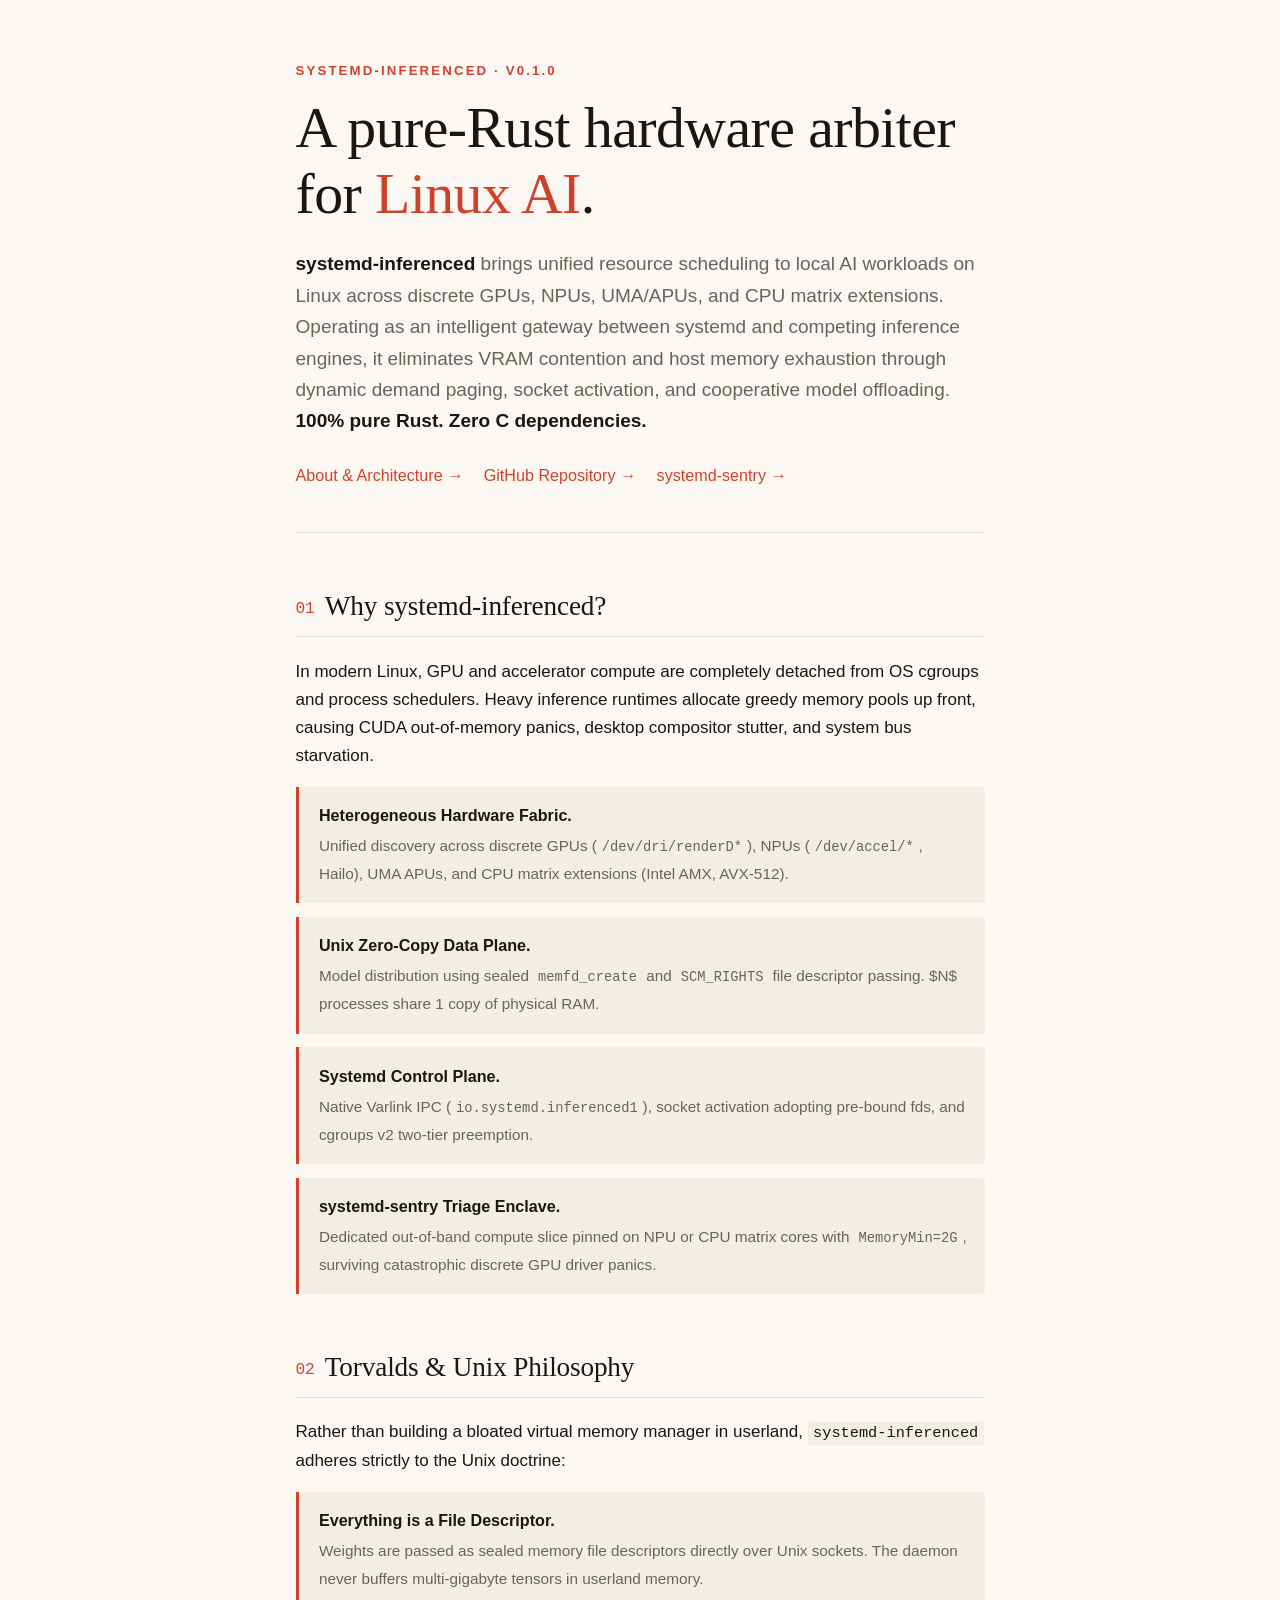
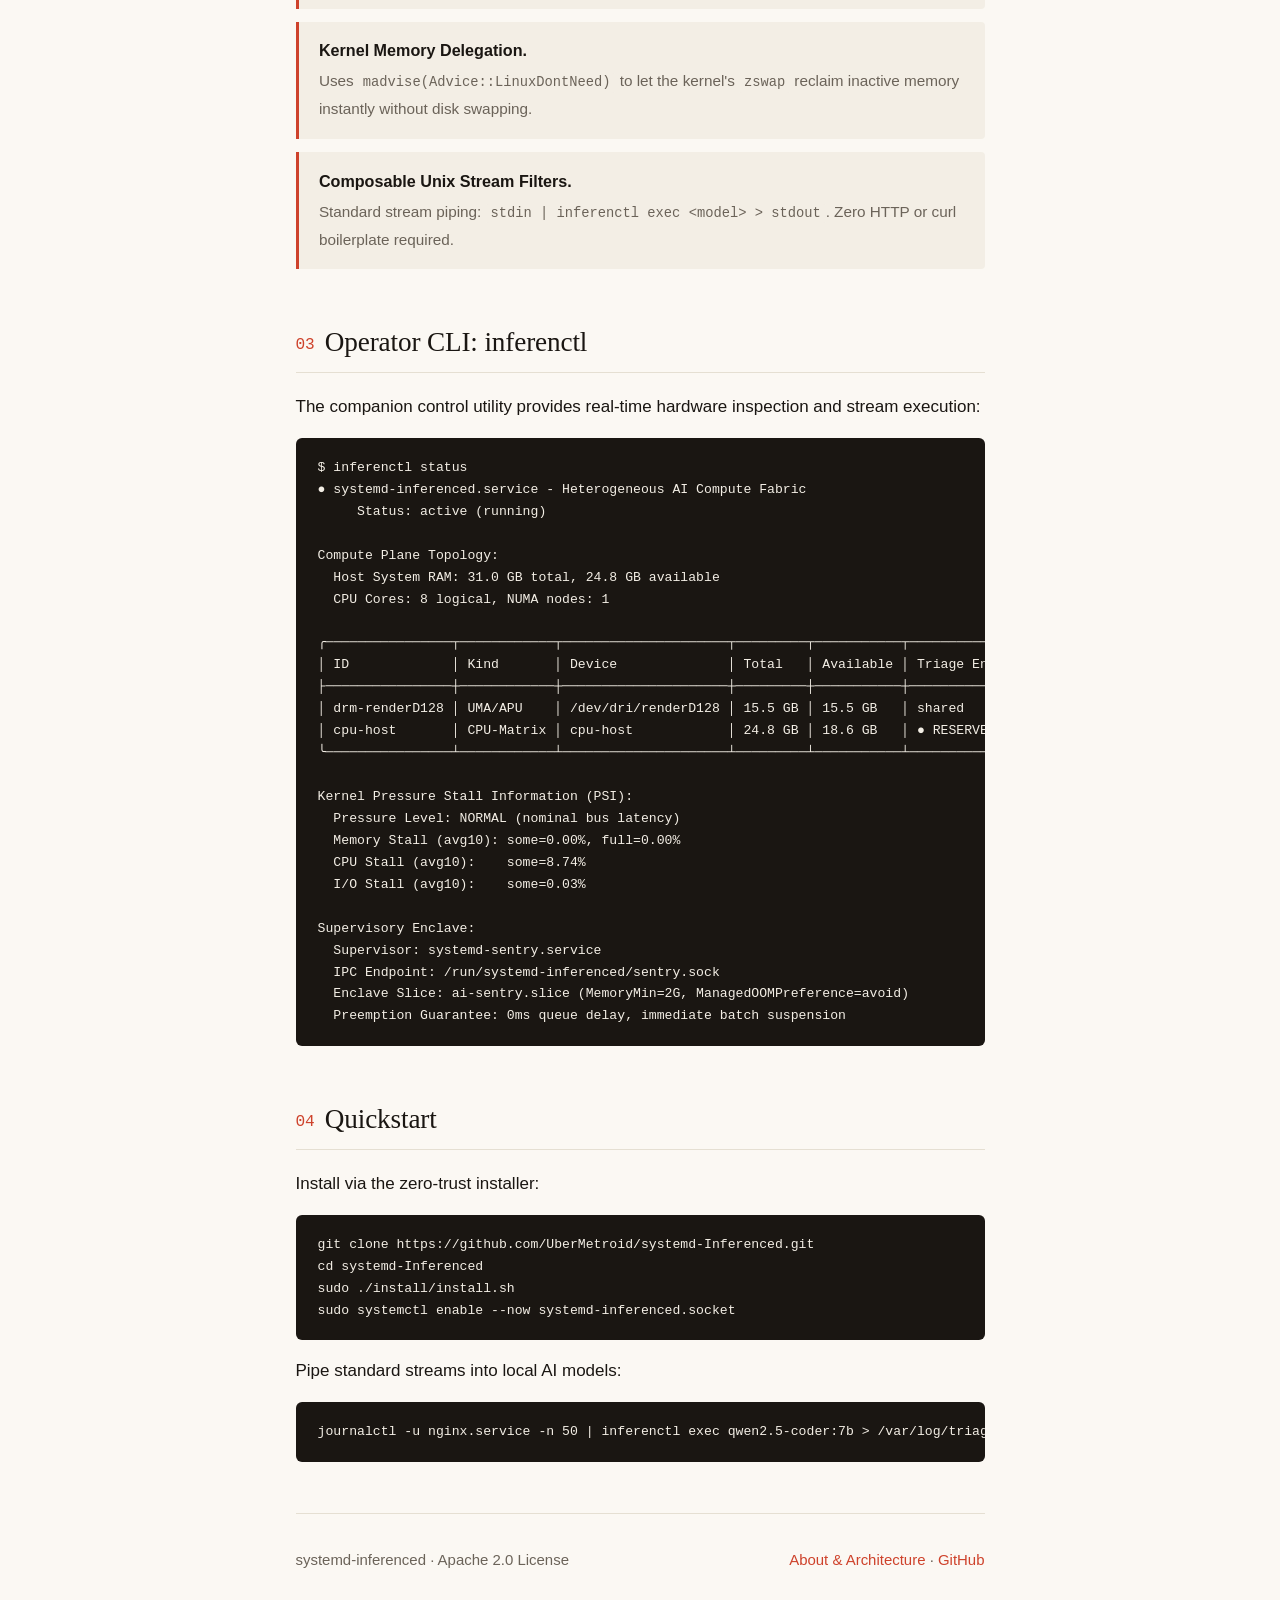
==== site/index.html @ 162085a8 "feat: add GitHub Pages site matching glances-rs design, workflows, and test suite - site: index.html" ====
<!DOCTYPE html>
<html lang="en">
<head>
  <meta charset="UTF-8">
  <meta name="viewport" content="width=device-width, initial-scale=1">
  <title>systemd-inferenced — Unified Linux AI Compute Fabric</title>
  <meta name="description" content="Unprivileged heterogeneous hardware arbiter and model lifecycle broker in pure Rust. Dynamic demand paging, socket activation, and cooperative model offloading for Linux AI workloads.">
  <link rel="stylesheet" href="style.css">
  <link rel="icon" type="image/svg+xml" href="favicon.svg">
</head>
<body>
  <div class="wrap">

    <header class="hero">
      <p class="eyebrow">systemd-inferenced · v0.1.0</p>
      <h1>A pure-Rust hardware arbiter for <span class="accent">Linux AI</span>.</h1>
      <p class="lede">
        <strong>systemd-inferenced</strong> brings unified resource scheduling to local
        AI workloads on Linux across discrete GPUs, NPUs, UMA/APUs, and CPU matrix extensions.
        Operating as an intelligent gateway between systemd and competing inference engines,
        it eliminates VRAM contention and host memory exhaustion through dynamic demand paging,
        socket activation, and cooperative model offloading. <strong>100% pure Rust. Zero C dependencies.</strong>
      </p>
      <div class="nav-links">
        <a href="about.html">About & Architecture &rarr;</a>
        <a href="https://github.com/UberMetroid/systemd-Inferenced">GitHub Repository &rarr;</a>
        <a href="https://github.com/UberMetroid/systemd-sentry">systemd-sentry &rarr;</a>
      </div>
    </header>

    <section>
      <h2><span class="num">01</span>Why systemd-inferenced?</h2>
      <p>
        In modern Linux, GPU and accelerator compute are completely detached from OS cgroups
        and process schedulers. Heavy inference runtimes allocate greedy memory pools up front,
        causing CUDA out-of-memory panics, desktop compositor stutter, and system bus starvation.
      </p>
      <ul class="benefits">
        <li>
          <strong>Heterogeneous Hardware Fabric.</strong>
          <span>Unified discovery across discrete GPUs (<code>/dev/dri/renderD*</code>),
          NPUs (<code>/dev/accel/*</code>, Hailo), UMA APUs, and CPU matrix extensions (Intel AMX, AVX-512).</span>
        </li>
        <li>
          <strong>Unix Zero-Copy Data Plane.</strong>
          <span>Model distribution using sealed <code>memfd_create</code> and <code>SCM_RIGHTS</code>
          file descriptor passing. $N$ processes share 1 copy of physical RAM.</span>
        </li>
        <li>
          <strong>Systemd Control Plane.</strong>
          <span>Native Varlink IPC (<code>io.systemd.inferenced1</code>), socket activation
          adopting pre-bound fds, and cgroups v2 two-tier preemption.</span>
        </li>
        <li>
          <strong>systemd-sentry Triage Enclave.</strong>
          <span>Dedicated out-of-band compute slice pinned on NPU or CPU matrix cores
          with <code>MemoryMin=2G</code>, surviving catastrophic discrete GPU driver panics.</span>
        </li>
      </ul>
    </section>

    <section>
      <h2><span class="num">02</span>Torvalds & Unix Philosophy</h2>
      <p>
        Rather than building a bloated virtual memory manager in userland, <code>systemd-inferenced</code>
        adheres strictly to the Unix doctrine:
      </p>
      <ul class="benefits">
        <li>
          <strong>Everything is a File Descriptor.</strong>
          <span>Weights are passed as sealed memory file descriptors directly over Unix sockets.
          The daemon never buffers multi-gigabyte tensors in userland memory.</span>
        </li>
        <li>
          <strong>Kernel Memory Delegation.</strong>
          <span>Uses <code>madvise(Advice::LinuxDontNeed)</code> to let the kernel's <code>zswap</code>
          reclaim inactive memory instantly without disk swapping.</span>
        </li>
        <li>
          <strong>Composable Unix Stream Filters.</strong>
          <span>Standard stream piping: <code>stdin | inferenctl exec &lt;model&gt; &gt; stdout</code>.
          Zero HTTP or curl boilerplate required.</span>
        </li>
      </ul>
    </section>

    <section>
      <h2><span class="num">03</span>Operator CLI: inferenctl</h2>
      <p>
        The companion control utility provides real-time hardware inspection and stream execution:
      </p>
<pre><code>$ inferenctl status
● systemd-inferenced.service - Heterogeneous AI Compute Fabric
     Status: active (running)

Compute Plane Topology:
  Host System RAM: 31.0 GB total, 24.8 GB available
  CPU Cores: 8 logical, NUMA nodes: 1

╭────────────────┬────────────┬─────────────────────┬─────────┬───────────┬─────────────────────────────╮
│ ID             │ Kind       │ Device              │ Total   │ Available │ Triage Enclave              │
├────────────────┼────────────┼─────────────────────┼─────────┼───────────┼─────────────────────────────┤
│ drm-renderD128 │ UMA/APU    │ /dev/dri/renderD128 │ 15.5 GB │ 15.5 GB   │ shared                      │
│ cpu-host       │ CPU-Matrix │ cpu-host            │ 24.8 GB │ 18.6 GB   │ ● RESERVED (systemd-sentry) │
╰────────────────┴────────────┴─────────────────────┴─────────┴───────────┴─────────────────────────────╯

Kernel Pressure Stall Information (PSI):
  Pressure Level: NORMAL (nominal bus latency)
  Memory Stall (avg10): some=0.00%, full=0.00%
  CPU Stall (avg10):    some=8.74%
  I/O Stall (avg10):    some=0.03%

Supervisory Enclave:
  Supervisor: systemd-sentry.service
  IPC Endpoint: /run/systemd-inferenced/sentry.sock
  Enclave Slice: ai-sentry.slice (MemoryMin=2G, ManagedOOMPreference=avoid)
  Preemption Guarantee: 0ms queue delay, immediate batch suspension</code></pre>
    </section>

    <section>
      <h2><span class="num">04</span>Quickstart</h2>
      <p>Install via the zero-trust installer:</p>
<pre><code>git clone https://github.com/UberMetroid/systemd-Inferenced.git
cd systemd-Inferenced
sudo ./install/install.sh
sudo systemctl enable --now systemd-inferenced.socket</code></pre>
      <p>Pipe standard streams into local AI models:</p>
<pre><code>journalctl -u nginx.service -n 50 | inferenctl exec qwen2.5-coder:7b > /var/log/triage.txt</code></pre>
    </section>

    <footer>
      <span>systemd-inferenced · Apache 2.0 License</span>
      <span><a href="about.html">About &amp; Architecture</a> · <a href="https://github.com/UberMetroid/systemd-Inferenced">GitHub</a></span>
    </footer>

  </div>
</body>
</html>
---- site/style.css ----
/* systemd-inferenced site stylesheet.
 * Shares the cream + #ce422b palette across UberMetroid projects.
 */

:root {
  --bg: #fbf8f3;
  --bg-soft: #f3eee5;
  --fg: #1a1612;
  --fg-muted: #6b6359;
  --border: #e5dfd2;
  --accent: #ce422b;
  --accent-soft: #f4d9d3;
  --code-bg: #1a1612;
  --code-fg: #f3eee5;
  --link: var(--accent);
  --max-width: 740px;
  --font-serif: Georgia, "Iowan Old Style", "Palatino Linotype", Palatino, "Times New Roman", serif;
  --font-sans: -apple-system, BlinkMacSystemFont, "Segoe UI", Roboto, "Helvetica Neue", Arial, sans-serif;
  --font-mono: ui-monospace, SFMono-Regular, "SF Mono", Menlo, Consolas, "Liberation Mono", monospace;
}

*, *::before, *::after { box-sizing: border-box; }
html { font-size: 17px; }

body {
  margin: 0;
  background: var(--bg);
  color: var(--fg);
  font-family: var(--font-sans);
  line-height: 1.65;
  -webkit-font-smoothing: antialiased;
  -moz-osx-font-smoothing: grayscale;
}

.wrap {
  max-width: var(--max-width);
  margin: 0 auto;
  padding: 3.5rem 1.5rem 5rem;
}

/* Header & Hero */
.hero {
  border-bottom: 1px solid var(--border);
  padding-bottom: 2.5rem;
  margin-bottom: 3rem;
}
.hero .eyebrow {
  font-size: 0.78rem;
  letter-spacing: 0.16em;
  text-transform: uppercase;
  color: var(--accent);
  margin: 0 0 0.8rem;
  font-weight: 600;
}
.hero h1 {
  font-family: var(--font-serif);
  font-weight: 400;
  font-size: clamp(2.3rem, 5.5vw, 3.4rem);
  line-height: 1.15;
  margin: 0 0 1.2rem;
  letter-spacing: -0.01em;
  color: var(--fg);
}
.hero h1 .accent { color: var(--accent); }
.hero .lede {
  font-size: 1.12rem;
  color: var(--fg-muted);
  max-width: 40em;
  margin: 0 0 1.5rem;
}
.hero .lede strong { color: var(--fg); font-weight: 600; }

.nav-links {
  display: flex;
  gap: 1.2rem;
  font-size: 0.95rem;
  font-weight: 500;
}

/* Page Head */
.page-head {
  display: flex;
  justify-content: space-between;
  align-items: center;
  border-bottom: 1px solid var(--border);
  padding-bottom: 1rem;
  margin-bottom: 2rem;
}
.page-head .back a { font-size: 0.9rem; }
.page-head .tag { font-family: var(--font-mono); font-size: 0.82rem; color: var(--fg-muted); }

/* Sections */
section { margin-bottom: 3rem; }
section h2 {
  font-family: var(--font-serif);
  font-weight: 400;
  font-size: 1.6rem;
  letter-spacing: -0.005em;
  margin: 0 0 1.2rem;
  padding-bottom: 0.4rem;
  border-bottom: 1px solid var(--border);
}
section h2 .num {
  color: var(--accent);
  font-family: var(--font-mono);
  font-size: 0.95rem;
  margin-right: 0.6rem;
  vertical-align: 0.15em;
}

p { margin: 0 0 1rem; }
p:last-child { margin-bottom: 0; }

a {
  color: var(--link);
  text-decoration: none;
  border-bottom: 1px solid transparent;
  transition: border-color 0.15s ease;
}
a:hover { border-bottom-color: var(--accent); }

/* Benefits List */
.benefits {
  list-style: none;
  padding: 0;
  margin: 0;
  display: grid;
  grid-template-columns: 1fr;
  gap: 0.8rem;
}
.benefits li {
  padding: 0.9rem 1rem 0.9rem 1.2rem;
  background: var(--bg-soft);
  border-left: 3px solid var(--accent);
  border-radius: 0 4px 4px 0;
}
.benefits li strong { display: block; margin-bottom: 0.2rem; color: var(--fg); font-size: 0.95rem; }
.benefits li span { font-size: 0.9rem; color: var(--fg-muted); }

/* Code Blocks */
pre {
  background: var(--code-bg);
  color: var(--code-fg);
  padding: 1.1rem 1.3rem;
  border-radius: 6px;
  overflow-x: auto;
  font-family: var(--font-mono);
  font-size: 0.86rem;
  line-height: 1.5;
  margin: 1rem 0;
}
code {
  font-family: var(--font-mono);
  font-size: 0.9em;
  background: var(--bg-soft);
  padding: 0.15em 0.35em;
  border-radius: 3px;
}
pre code { background: none; padding: 0; }

/* Tables */
table {
  width: 100%;
  border-collapse: collapse;
  margin: 1.2rem 0;
  font-size: 0.92rem;
}
th, td {
  padding: 0.65rem 0.8rem;
  text-align: left;
  border-bottom: 1px solid var(--border);
}
th {
  background: var(--bg-soft);
  font-weight: 600;
  font-size: 0.85rem;
  text-transform: uppercase;
  letter-spacing: 0.05em;
}

/* Footer */
footer {
  border-top: 1px solid var(--border);
  padding-top: 2rem;
  font-size: 0.88rem;
  color: var(--fg-muted);
  display: flex;
  justify-content: space-between;
  flex-wrap: wrap;
  gap: 1rem;
}
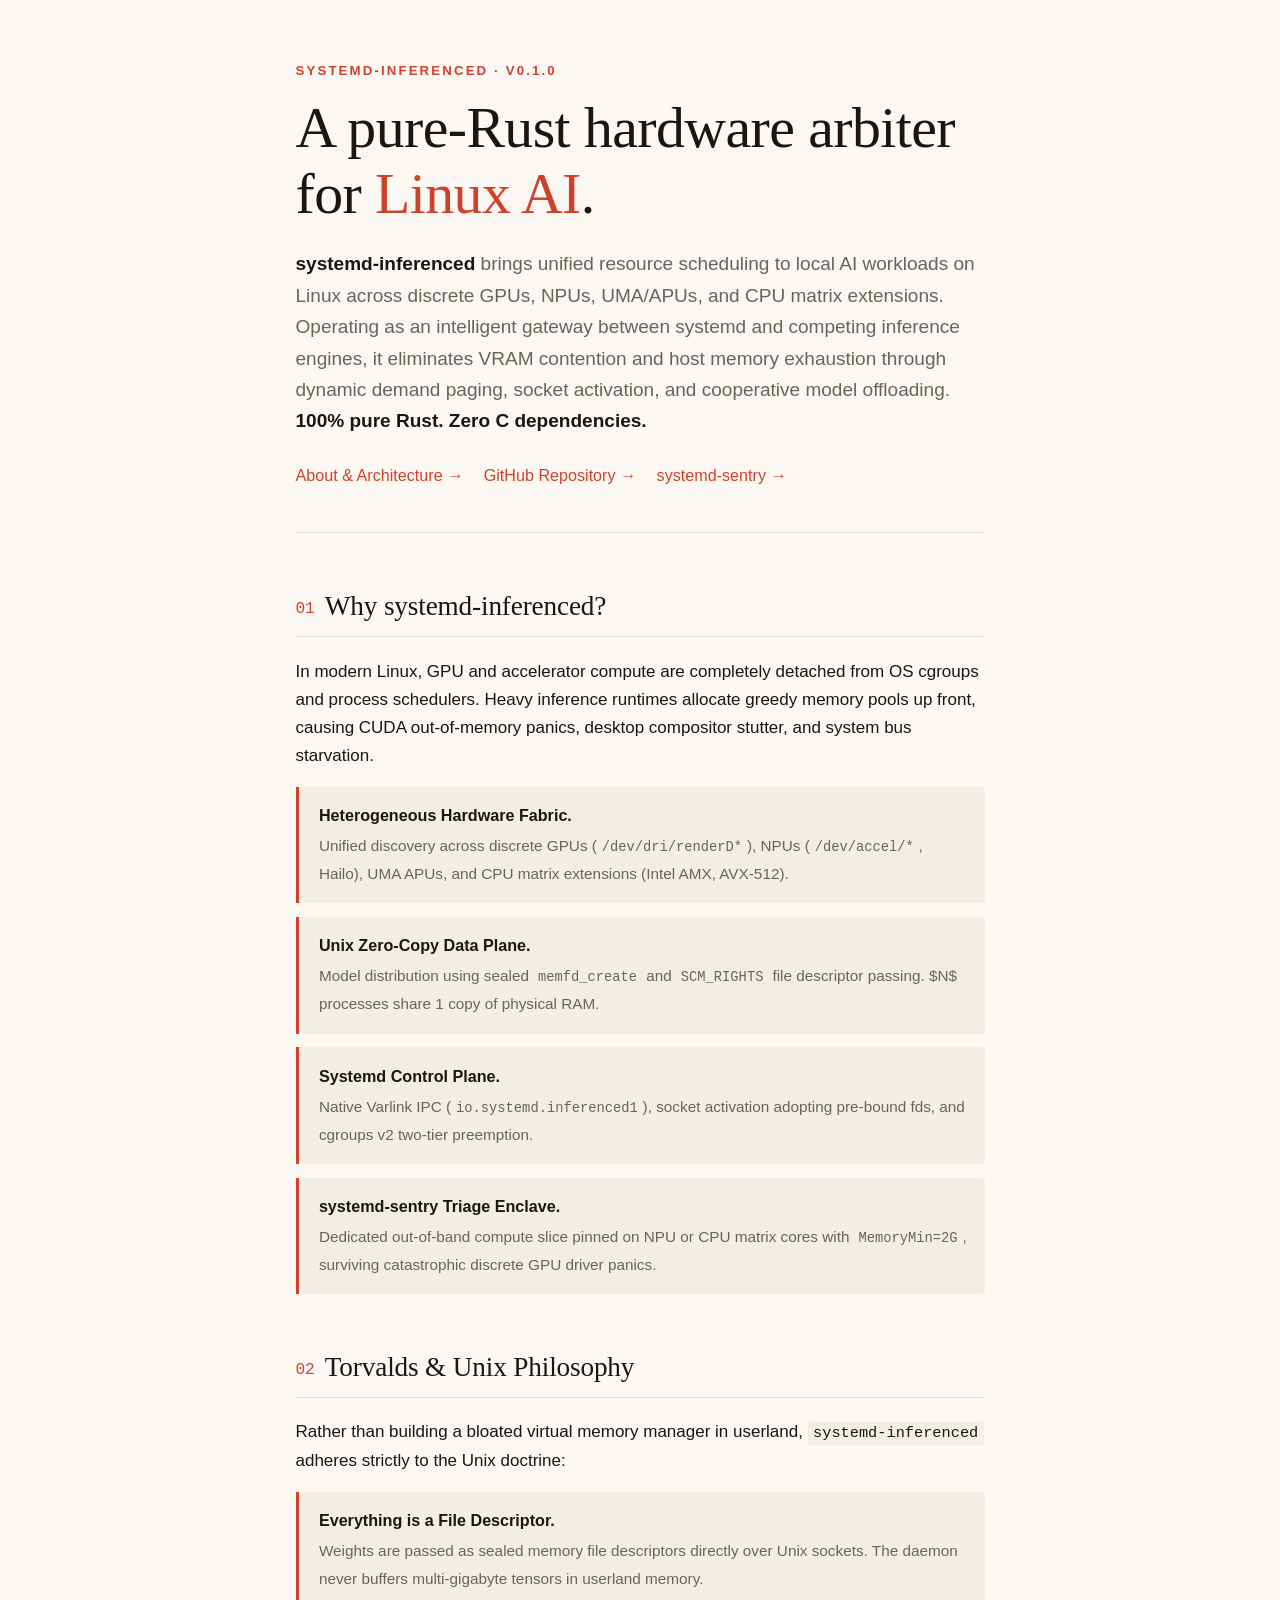
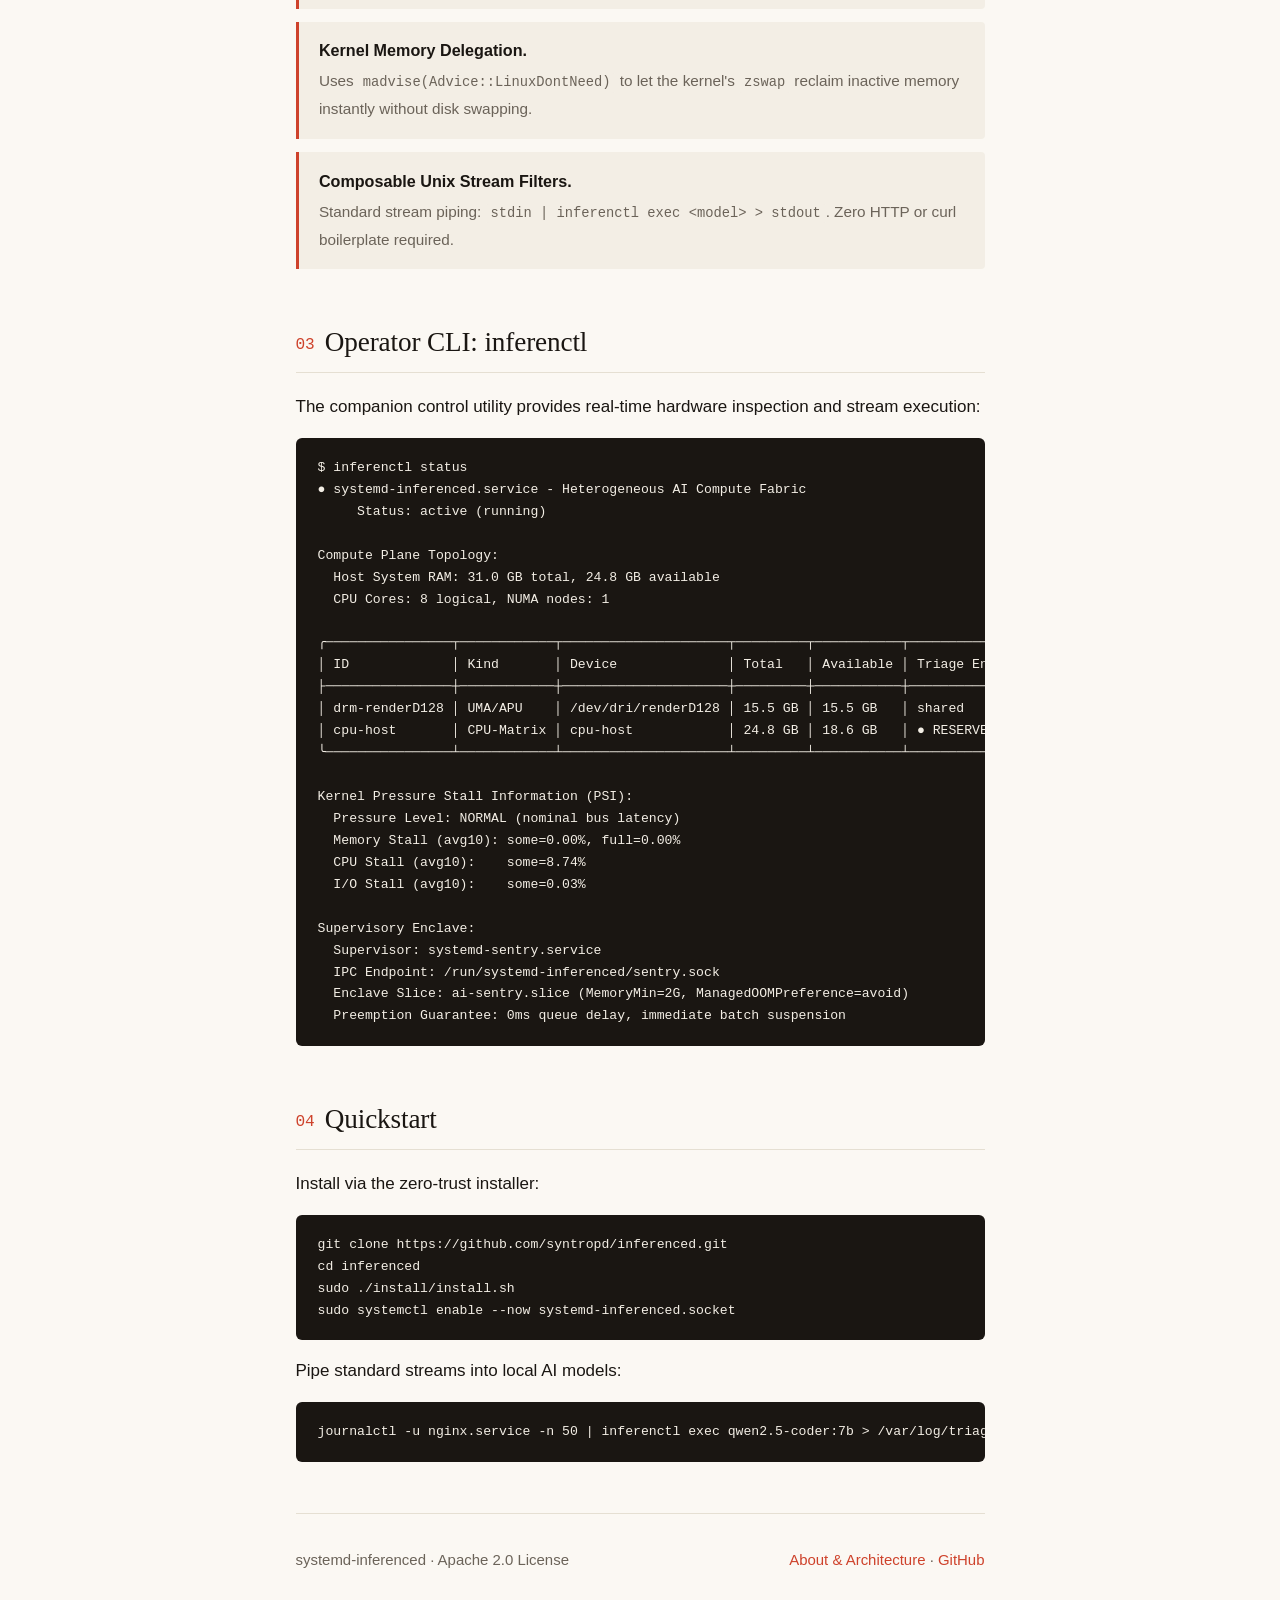
==== commit 987db183: "docs: update repository and documentation URLs to syntropd/inferenced" ====
--- a/site/index.html
+++ b/site/index.html
@@ -23,7 +23,7 @@
       </p>
       <div class="nav-links">
         <a href="about.html">About & Architecture &rarr;</a>
-        <a href="https://github.com/UberMetroid/systemd-Inferenced">GitHub Repository &rarr;</a>
+        <a href="https://github.com/syntropd/inferenced">GitHub Repository &rarr;</a>
         <a href="https://github.com/UberMetroid/systemd-sentry">systemd-sentry &rarr;</a>
       </div>
     </header>
@@ -120,8 +120,8 @@
     <section>
       <h2><span class="num">04</span>Quickstart</h2>
       <p>Install via the zero-trust installer:</p>
-<pre><code>git clone https://github.com/UberMetroid/systemd-Inferenced.git
-cd systemd-Inferenced
+<pre><code>git clone https://github.com/syntropd/inferenced.git
+cd inferenced
 sudo ./install/install.sh
 sudo systemctl enable --now systemd-inferenced.socket</code></pre>
       <p>Pipe standard streams into local AI models:</p>
@@ -130,7 +130,7 @@
 
     <footer>
       <span>systemd-inferenced · Apache 2.0 License</span>
-      <span><a href="about.html">About &amp; Architecture</a> · <a href="https://github.com/UberMetroid/systemd-Inferenced">GitHub</a></span>
+      <span><a href="about.html">About &amp; Architecture</a> · <a href="https://github.com/syntropd/inferenced">GitHub</a></span>
     </footer>
 
   </div>
